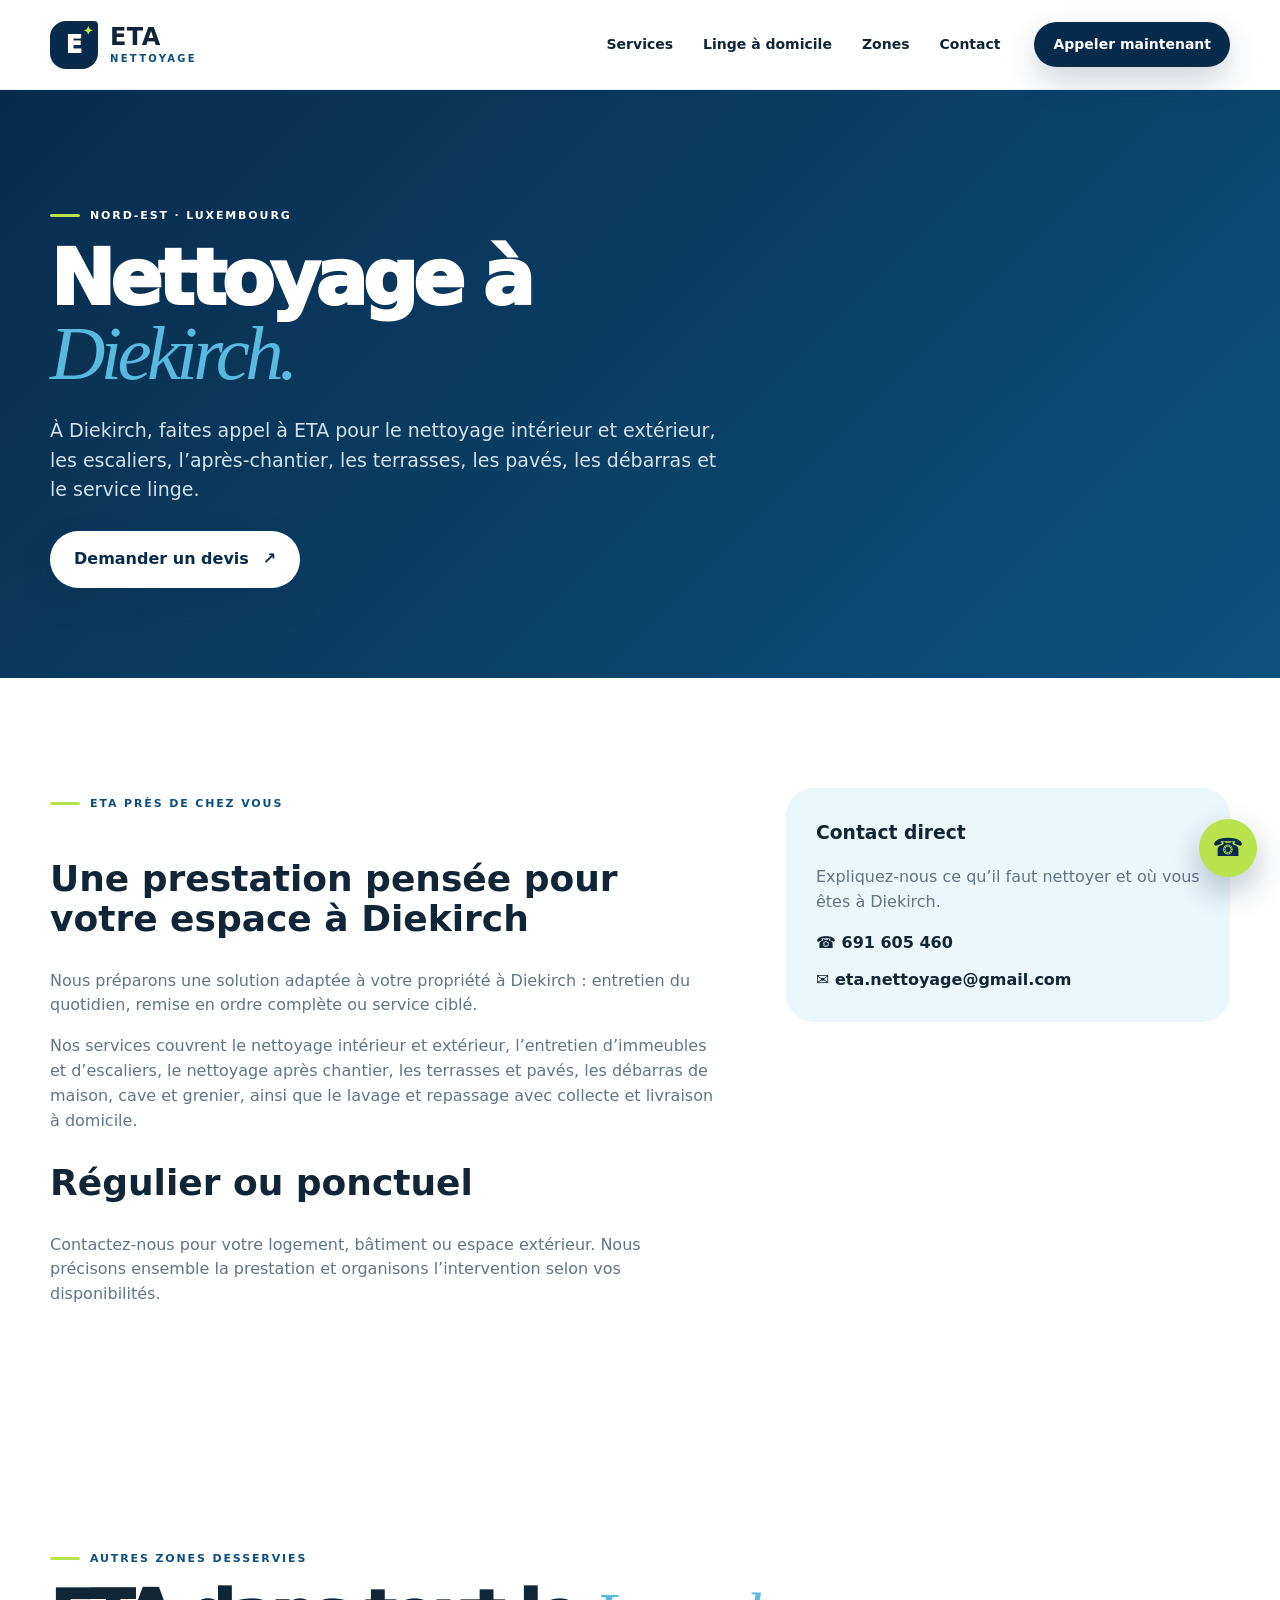
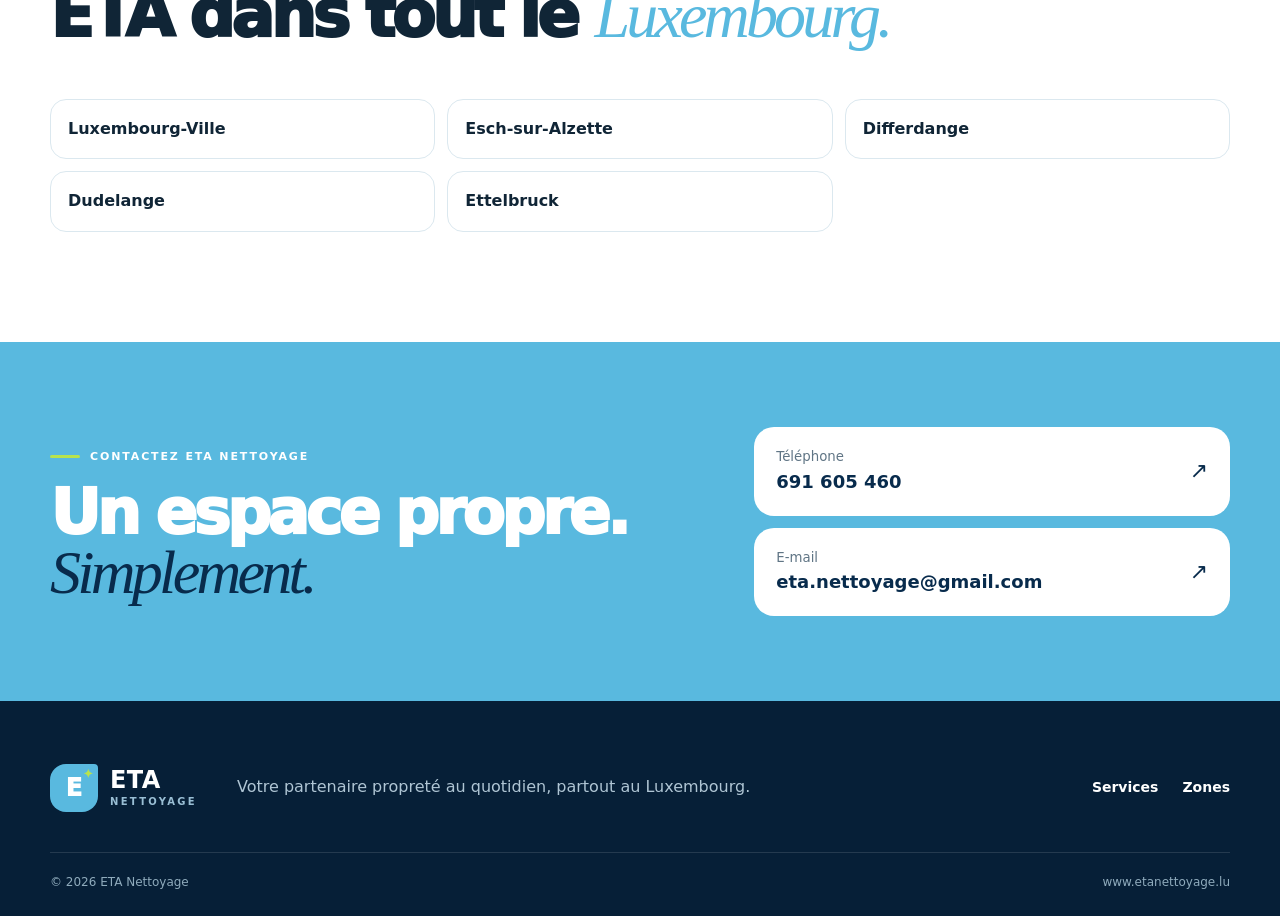
==== villes/diekirch.html @ 5609c193 "Upload complete ETA Nettoyage website" ====
<!doctype html>
<html lang="fr"><head><meta charset="utf-8"><meta name="viewport" content="width=device-width,initial-scale=1">
<title>Service de nettoyage à Diekirch | ETA Nettoyage</title><meta name="description" content="À Diekirch, faites appel à ETA pour le nettoyage intérieur et extérieur, les escaliers, l’après-chantier, les terrasses, les pavés, les débarras et le service linge."><meta name="robots" content="index,follow,max-image-preview:large"><meta name="theme-color" content="#082b4c">
<link rel="canonical" href="https://www.etanettoyage.lu/villes/diekirch.html"><link rel="icon" href="../assets/favicon.svg" type="image/svg+xml"><link rel="stylesheet" href="../styles.css">
<script type="application/ld+json">{"@context":"https://schema.org","@type":"CleaningService","name":"ETA Nettoyage","url":"https://www.etanettoyage.lu/villes/diekirch.html","telephone":"+352691605460","email":"eta.nettoyage@gmail.com","areaServed":"Diekirch","description":"À Diekirch, faites appel à ETA pour le nettoyage intérieur et extérieur, les escaliers, l’après-chantier, les terrasses, les pavés, les débarras et le service linge."}</script></head>
<body><header class="site-header"><a class="brand" href="../index.html" aria-label="ETA Nettoyage, accueil"><span class="brand-mark">E<span>✦</span></span><span><b>ETA</b><small>NETTOYAGE</small></span></a><button class="menu-toggle" aria-expanded="false" aria-controls="main-nav" aria-label="Ouvrir le menu"><span></span><span></span></button><nav id="main-nav" class="main-nav"><a href="../index.html#services">Services</a><a href="../index.html#linge">Linge à domicile</a><a href="../index.html#zones">Zones</a><a href="../index.html#contact">Contact</a></nav><a class="button button-small header-call" href="tel:+352691605460">Appeler maintenant</a></header>
<main><section class="city-hero"><div class="wrap"><span class="eyebrow light">Nord-Est · Luxembourg</span><h1>Nettoyage à<br><em>Diekirch.</em></h1><p>À Diekirch, faites appel à ETA pour le nettoyage intérieur et extérieur, les escaliers, l’après-chantier, les terrasses, les pavés, les débarras et le service linge.</p><a class="button button-white" href="tel:+352691605460">Demander un devis <span>↗</span></a></div></section>
<section class="section wrap city-content"><article><span class="eyebrow">ETA près de chez vous</span><h2>Une prestation pensée pour votre espace à Diekirch</h2><p>Nous préparons une solution adaptée à votre propriété à Diekirch : entretien du quotidien, remise en ordre complète ou service ciblé.</p><p>Nos services couvrent le nettoyage intérieur et extérieur, l’entretien d’immeubles et d’escaliers, le nettoyage après chantier, les terrasses et pavés, les débarras de maison, cave et grenier, ainsi que le lavage et repassage avec collecte et livraison à domicile.</p><h2>Régulier ou ponctuel</h2><p>Contactez-nous pour votre logement, bâtiment ou espace extérieur. Nous précisons ensemble la prestation et organisons l’intervention selon vos disponibilités.</p></article><aside><h3>Contact direct</h3><p>Expliquez-nous ce qu’il faut nettoyer et où vous êtes à Diekirch.</p><a href="tel:+352691605460">☎ 691 605 460</a><a href="mailto:eta.nettoyage@gmail.com">✉ eta.nettoyage@gmail.com</a></aside></section>
<section class="section wrap"><div class="section-heading"><span class="eyebrow">Autres zones desservies</span><h2>ETA dans tout le <em>Luxembourg.</em></h2></div><div class="city-links"><a href="luxembourg-ville.html">Luxembourg-Ville</a><a href="esch-sur-alzette.html">Esch-sur-Alzette</a><a href="differdange.html">Differdange</a><a href="dudelange.html">Dudelange</a><a href="ettelbruck.html">Ettelbruck</a></div></section>
<section class="contact"><div class="wrap contact-inner"><div><span class="eyebrow light">Contactez ETA Nettoyage</span><h2>Un espace propre.<br><em>Simplement.</em></h2></div><div class="contact-actions"><a href="tel:+352691605460"><small>Téléphone</small><b>691 605 460</b><span>↗</span></a><a href="mailto:eta.nettoyage@gmail.com"><small>E-mail</small><b>eta.nettoyage@gmail.com</b><span>↗</span></a></div></div></section></main>
<footer class="footer"><div class="wrap footer-main"><a class="brand brand-footer" href="../index.html"><span class="brand-mark">E<span>✦</span></span><span><b>ETA</b><small>NETTOYAGE</small></span></a><p>Votre partenaire propreté au quotidien, partout au Luxembourg.</p><div><a href="../index.html#services">Services</a><a href="../index.html#zones">Zones</a></div></div><div class="wrap footer-bottom"><span>© 2026 ETA Nettoyage</span><a href="https://www.etanettoyage.lu/">www.etanettoyage.lu</a></div></footer><a class="floating-call" href="tel:+352691605460" aria-label="Appeler ETA Nettoyage">☎</a><script src="../script.js"></script></body></html>
---- styles.css ----
:root{--navy:#082b4c;--blue:#0b4e7f;--sky:#59b9df;--ice:#eaf7fb;--mint:#b8e34d;--ink:#102536;--muted:#607585;--line:#dbe8ef;--white:#fff;--shadow:0 30px 80px rgba(8,43,76,.14);--radius:30px}
*{box-sizing:border-box}html{scroll-behavior:smooth}body{margin:0;font-family:Inter,Avenir,ui-sans-serif,system-ui,-apple-system,"Segoe UI",sans-serif;color:var(--ink);background:#fff;line-height:1.55}img{display:block;max-width:100%}a{color:inherit;text-decoration:none}.wrap{width:min(1180px,calc(100% - 40px));margin-inline:auto}.site-header{height:90px;display:flex;align-items:center;gap:34px;padding:0 max(20px,calc((100vw - 1180px)/2));background:rgba(255,255,255,.94);backdrop-filter:blur(16px);position:sticky;top:0;z-index:30;border-bottom:1px solid rgba(8,43,76,.07)}.brand{display:flex;align-items:center;gap:12px;line-height:1}.brand-mark{width:48px;height:48px;border-radius:16px 4px 16px 16px;background:var(--navy);color:white;display:grid;place-items:center;font-size:24px;font-weight:950;position:relative}.brand-mark span{font-size:12px;color:var(--mint);position:absolute;right:5px;top:4px}.brand>span:last-child{display:flex;flex-direction:column}.brand b{font-size:24px;letter-spacing:.02em}.brand small{font-size:10px;letter-spacing:.23em;font-weight:900;color:var(--blue);margin-top:5px}.main-nav{display:flex;gap:30px;margin-left:auto;font-size:14px;font-weight:750}.main-nav a{position:relative}.main-nav a:after{content:"";position:absolute;left:0;right:100%;bottom:-7px;height:2px;background:var(--sky);transition:.25s}.main-nav a:hover:after{right:0}.button{display:inline-flex;align-items:center;justify-content:center;gap:14px;border-radius:999px;background:var(--navy);color:#fff;padding:16px 24px;font-weight:850;box-shadow:0 14px 32px rgba(8,43,76,.2);transition:.25s}.button:hover{transform:translateY(-2px);background:var(--blue)}.button-small{padding:12px 19px;font-size:14px}.button-white{background:#fff;color:var(--navy)}.text-link{font-weight:800;text-decoration:underline;text-decoration-color:var(--sky);text-decoration-thickness:2px;text-underline-offset:6px}.menu-toggle{display:none;border:0;background:none;padding:9px}.menu-toggle span{display:block;width:25px;height:2px;background:var(--navy);margin:6px}.hero{min-height:700px;display:grid;grid-template-columns:minmax(420px,.8fr) minmax(520px,1.2fr);align-items:center;gap:50px;padding:70px max(20px,calc((100vw - 1180px)/2)) 100px;overflow:hidden;background:linear-gradient(135deg,#f7fbfd 0%,#fff 48%,#eaf7fb 100%)}.hero-copy{position:relative;z-index:2}.eyebrow{display:inline-flex;align-items:center;gap:10px;text-transform:uppercase;letter-spacing:.17em;font-size:11px;font-weight:900;color:var(--blue);margin-bottom:18px}.eyebrow:before{content:"";width:30px;height:3px;background:var(--mint);border-radius:4px}.eyebrow.light{color:#fff}.hero h1,.section-heading h2,.laundry h2,.method h2,.promise h2,.contact h2,.city-hero h1{font-size:clamp(48px,6vw,80px);letter-spacing:-.06em;line-height:.96;margin:0;font-weight:920}.hero h1 em,.section-heading h2 em,.method h2 em,.contact h2 em,.city-hero h1 em{font-family:Georgia,serif;font-weight:400;color:var(--sky)}.hero p{font-size:19px;color:var(--muted);max-width:590px;margin:28px 0}.hero-actions{display:flex;align-items:center;gap:25px}.hero-proof{margin-top:38px;padding-left:18px;border-left:3px solid var(--mint);display:flex;flex-direction:column}.hero-proof span{font-size:14px;color:var(--muted)}.hero-visual{position:relative;min-height:580px}.image-frame{position:absolute;inset:0 -14vw 0 0;border-radius:180px 0 0 28px;overflow:hidden;box-shadow:var(--shadow)}.image-frame img{width:100%;height:100%;object-fit:cover;object-position:center}.orbit{position:absolute;border:1px solid rgba(89,185,223,.55);border-radius:50%;pointer-events:none}.orbit-one{width:150px;height:150px;left:-70px;top:55px}.orbit-two{width:70px;height:70px;left:-22px;top:94px;background:rgba(184,227,77,.16);border-color:var(--mint)}.availability{position:absolute;left:-38px;bottom:42px;background:#fff;padding:18px 24px;border-radius:22px;box-shadow:var(--shadow);display:grid;grid-template-columns:12px auto;column-gap:10px}.availability>span{width:10px;height:10px;background:var(--mint);border-radius:50%;margin-top:5px;box-shadow:0 0 0 6px rgba(184,227,77,.16)}.availability b,.availability small{grid-column:2}.availability small{color:var(--muted)}.trust-strip{width:min(1080px,calc(100% - 40px));margin:-45px auto 0;position:relative;z-index:4;background:#fff;box-shadow:var(--shadow);border-radius:24px;display:grid;grid-template-columns:repeat(4,1fr);overflow:hidden}.trust-strip div{display:grid;grid-template-columns:auto 1fr;gap:12px;padding:25px 24px;border-right:1px solid var(--line);align-items:center}.trust-strip div:last-child{border:0}.trust-strip span{font-size:11px;color:var(--sky);font-weight:900}.trust-strip b{font-size:14px}.section{padding:110px 0}.section-heading{margin-bottom:52px}.split{display:grid;grid-template-columns:1.2fr .8fr;gap:80px;align-items:end}.section-heading h2,.method h2,.promise h2{font-size:clamp(42px,5vw,66px)}.split>p{font-size:18px;color:var(--muted);max-width:510px}.service-grid{display:grid;grid-template-columns:repeat(3,1fr);gap:18px}.service-card{border:1px solid var(--line);border-radius:var(--radius);padding:30px;min-height:285px;position:relative;transition:.25s;background:#fff}.service-card:hover{transform:translateY(-5px);box-shadow:var(--shadow);border-color:transparent}.service-no{font-size:11px;color:var(--sky);font-weight:900}.service-icon{float:right;width:48px;height:48px;border-radius:50%;display:grid;place-items:center;background:var(--ice);font-size:22px;color:var(--blue)}.service-card h3{font-size:22px;line-height:1.15;margin:58px 0 12px}.service-card p{font-size:15px;color:var(--muted);margin:0}.service-card a{display:inline-block;margin-top:18px;font-weight:850}.service-card.featured{background:var(--sky);color:var(--navy);border-color:var(--sky)}.service-card.featured p{color:#173d55}.service-card.featured .service-icon{background:#fff}.service-card.dark{background:var(--navy);color:#fff;border-color:var(--navy)}.service-card.dark p{color:#c8dbe8}.laundry{display:grid;grid-template-columns:1.05fr .95fr;min-height:680px;background:var(--navy);color:#fff}.laundry-image img{width:100%;height:100%;object-fit:cover}.laundry-copy{padding:80px max(40px,calc((100vw - 1180px)/2));padding-left:70px;display:flex;flex-direction:column;align-items:flex-start;justify-content:center}.laundry h2{font-size:clamp(42px,5vw,64px);max-width:620px}.laundry h2 em{font-family:Georgia,serif;font-weight:400;color:var(--mint)}.laundry-copy>p{font-size:18px;color:#d6e5ee;max-width:580px}.laundry ul{list-style:none;padding:0;margin:14px 0 30px;display:grid;gap:13px}.laundry li span{display:inline-grid;place-items:center;width:23px;height:23px;border-radius:50%;background:var(--mint);color:var(--navy);font-weight:950;margin-right:10px}.method{display:grid;grid-template-columns:.85fr 1.15fr;gap:100px}.steps article{display:grid;grid-template-columns:58px 1fr;gap:20px;padding:28px 0;border-bottom:1px solid var(--line)}.steps article:first-child{padding-top:0}.steps>b,.steps article>b{font-size:12px;color:var(--sky)}.steps h3{margin:0 0 7px;font-size:21px}.steps p{margin:0;color:var(--muted)}.areas{background:var(--navy);color:#fff}.areas .split>p{color:#bfd2df}.area-grid{display:grid;grid-template-columns:repeat(3,1fr);gap:16px}.area-grid a{min-height:190px;padding:28px;border-radius:26px;background:linear-gradient(145deg,#0b3a62,#0d527e);position:relative;overflow:hidden;display:flex;flex-direction:column;justify-content:flex-end;transition:.25s}.area-grid a:before{content:"";position:absolute;width:150px;height:150px;border:26px solid rgba(89,185,223,.22);border-radius:50%;right:-55px;top:-72px}.area-grid a:hover{transform:translateY(-4px);background:linear-gradient(145deg,var(--blue),var(--sky))}.area-grid span{font-size:11px;text-transform:uppercase;letter-spacing:.15em;opacity:.7}.area-grid b{font-size:22px}.area-grid i{font-style:normal;position:absolute;right:25px;bottom:27px;font-size:22px}.promise-card{border-radius:42px;background:var(--ice);padding:70px;position:relative;overflow:hidden}.promise-card:after{content:"ETA";position:absolute;right:-20px;bottom:-80px;font-size:230px;font-weight:950;color:rgba(89,185,223,.1);line-height:1}.promise-card>p{font-size:18px;color:var(--muted);max-width:720px;position:relative;z-index:1}.promise-points{display:flex;gap:55px;margin-top:38px;position:relative;z-index:1}.promise-points span{display:flex;flex-direction:column}.promise-points b{font-size:18px}.promise-points small{color:var(--muted)}.centered{text-align:center}.centered .eyebrow{justify-content:center}.faq-list{max-width:900px;margin:auto}.faq details{border-bottom:1px solid var(--line)}.faq summary{list-style:none;cursor:pointer;padding:24px 0;display:flex;justify-content:space-between;font-size:19px;font-weight:800}.faq summary::-webkit-details-marker{display:none}.faq summary span{font-size:25px;color:var(--sky)}.faq details p{margin:-5px 0 24px;color:var(--muted);max-width:760px}.contact{background:var(--sky);color:#fff;padding:85px 0;position:relative;overflow:hidden}.contact-glow{position:absolute;width:500px;height:500px;border:80px solid rgba(255,255,255,.12);border-radius:50%;left:-220px;top:-230px}.contact-inner{position:relative;display:grid;grid-template-columns:1fr .75fr;gap:70px;align-items:center}.contact h2{font-size:clamp(40px,5vw,62px)}.contact h2 em{color:var(--navy)}.contact-actions{display:grid;gap:12px}.contact-actions a{background:#fff;color:var(--navy);padding:20px 22px;border-radius:20px;display:grid;grid-template-columns:1fr auto}.contact-actions small{display:block;color:var(--muted);grid-column:1}.contact-actions b{font-size:18px;grid-column:1;overflow-wrap:anywhere}.contact-actions span{grid-row:1/3;grid-column:2;align-self:center;font-size:22px}.footer{background:#061f37;color:#fff;padding:58px 0 24px}.footer-main{display:grid;grid-template-columns:auto 1fr auto;gap:40px;align-items:center}.brand-footer .brand-mark{background:var(--sky)}.brand-footer small{color:#99bed4}.footer-main p{color:#afc5d4}.footer-main>div{display:flex;gap:24px;font-weight:700;font-size:14px}.footer-bottom{border-top:1px solid rgba(255,255,255,.12);margin-top:36px;padding-top:20px;display:flex;justify-content:space-between;font-size:12px;color:#8fabbc}.floating-call{position:fixed;right:23px;bottom:23px;width:58px;height:58px;border-radius:50%;background:var(--mint);color:var(--navy);display:grid;place-items:center;font-size:25px;box-shadow:0 14px 32px rgba(8,43,76,.28);z-index:40}.city-hero{background:linear-gradient(135deg,var(--navy),#0d527e);color:#fff;padding:110px 0 90px}.city-hero p{font-size:19px;color:#d2e3ed;max-width:680px;margin:26px 0}.city-content{display:grid;grid-template-columns:1.2fr .8fr;gap:70px}.city-content h2{font-size:36px;line-height:1.1}.city-content p,.city-content li{color:var(--muted)}.city-content aside{background:var(--ice);border-radius:28px;padding:30px;height:max-content}.city-content aside h3{margin-top:0}.city-content aside a{display:block;margin-top:12px;font-weight:800}.city-links{display:grid;grid-template-columns:repeat(3,1fr);gap:12px}.city-links a{padding:17px;border:1px solid var(--line);border-radius:16px;font-weight:750}.city-links a:hover{border-color:var(--sky);background:var(--ice)}
@media(max-width:960px){.main-nav{display:none;position:absolute;top:80px;left:20px;right:20px;background:#fff;border-radius:20px;padding:24px;box-shadow:var(--shadow);flex-direction:column}.main-nav.open{display:flex}.menu-toggle{display:block;margin-left:auto}.header-call{display:none}.hero{grid-template-columns:1fr;gap:35px;padding-top:60px}.hero-visual{min-height:500px}.image-frame{inset:0 -10vw 0 8vw}.trust-strip{grid-template-columns:repeat(2,1fr)}.service-grid,.area-grid{grid-template-columns:repeat(2,1fr)}.laundry{grid-template-columns:1fr}.laundry-image{height:480px}.laundry-copy{padding:70px 35px}.method,.contact-inner,.city-content{grid-template-columns:1fr}.footer-main{grid-template-columns:auto 1fr}.footer-main>div{display:none}}
@media(max-width:620px){.wrap{width:min(100% - 28px,1180px)}.site-header{height:76px;padding-inline:14px}.brand-mark{width:43px;height:43px}.brand b{font-size:21px}.hero{min-height:auto;padding:56px 14px 78px}.hero h1{font-size:52px}.hero p{font-size:17px}.hero-actions{align-items:flex-start;flex-direction:column}.hero-visual{min-height:400px}.image-frame{inset:0 -35vw 0 0;border-radius:100px 0 0 22px}.availability{left:10px;bottom:18px}.orbit{display:none}.trust-strip{grid-template-columns:1fr;margin-top:-34px}.trust-strip div{padding:18px 20px;border-right:0;border-bottom:1px solid var(--line)}.section{padding:78px 0}.split{grid-template-columns:1fr;gap:18px}.section-heading{margin-bottom:36px}.service-grid,.area-grid,.city-links{grid-template-columns:1fr}.laundry-image{height:340px}.laundry-copy{padding:60px 20px}.method{gap:45px}.promise-card{padding:42px 25px;border-radius:28px}.promise-points{flex-direction:column;gap:18px}.contact{padding:68px 0}.contact-inner{gap:40px}.contact-actions b{font-size:16px}.footer-main{grid-template-columns:1fr}.footer-main p{margin:0}.footer-bottom{flex-direction:column;gap:8px}.city-hero{padding:75px 0}.city-hero h1{font-size:49px}}
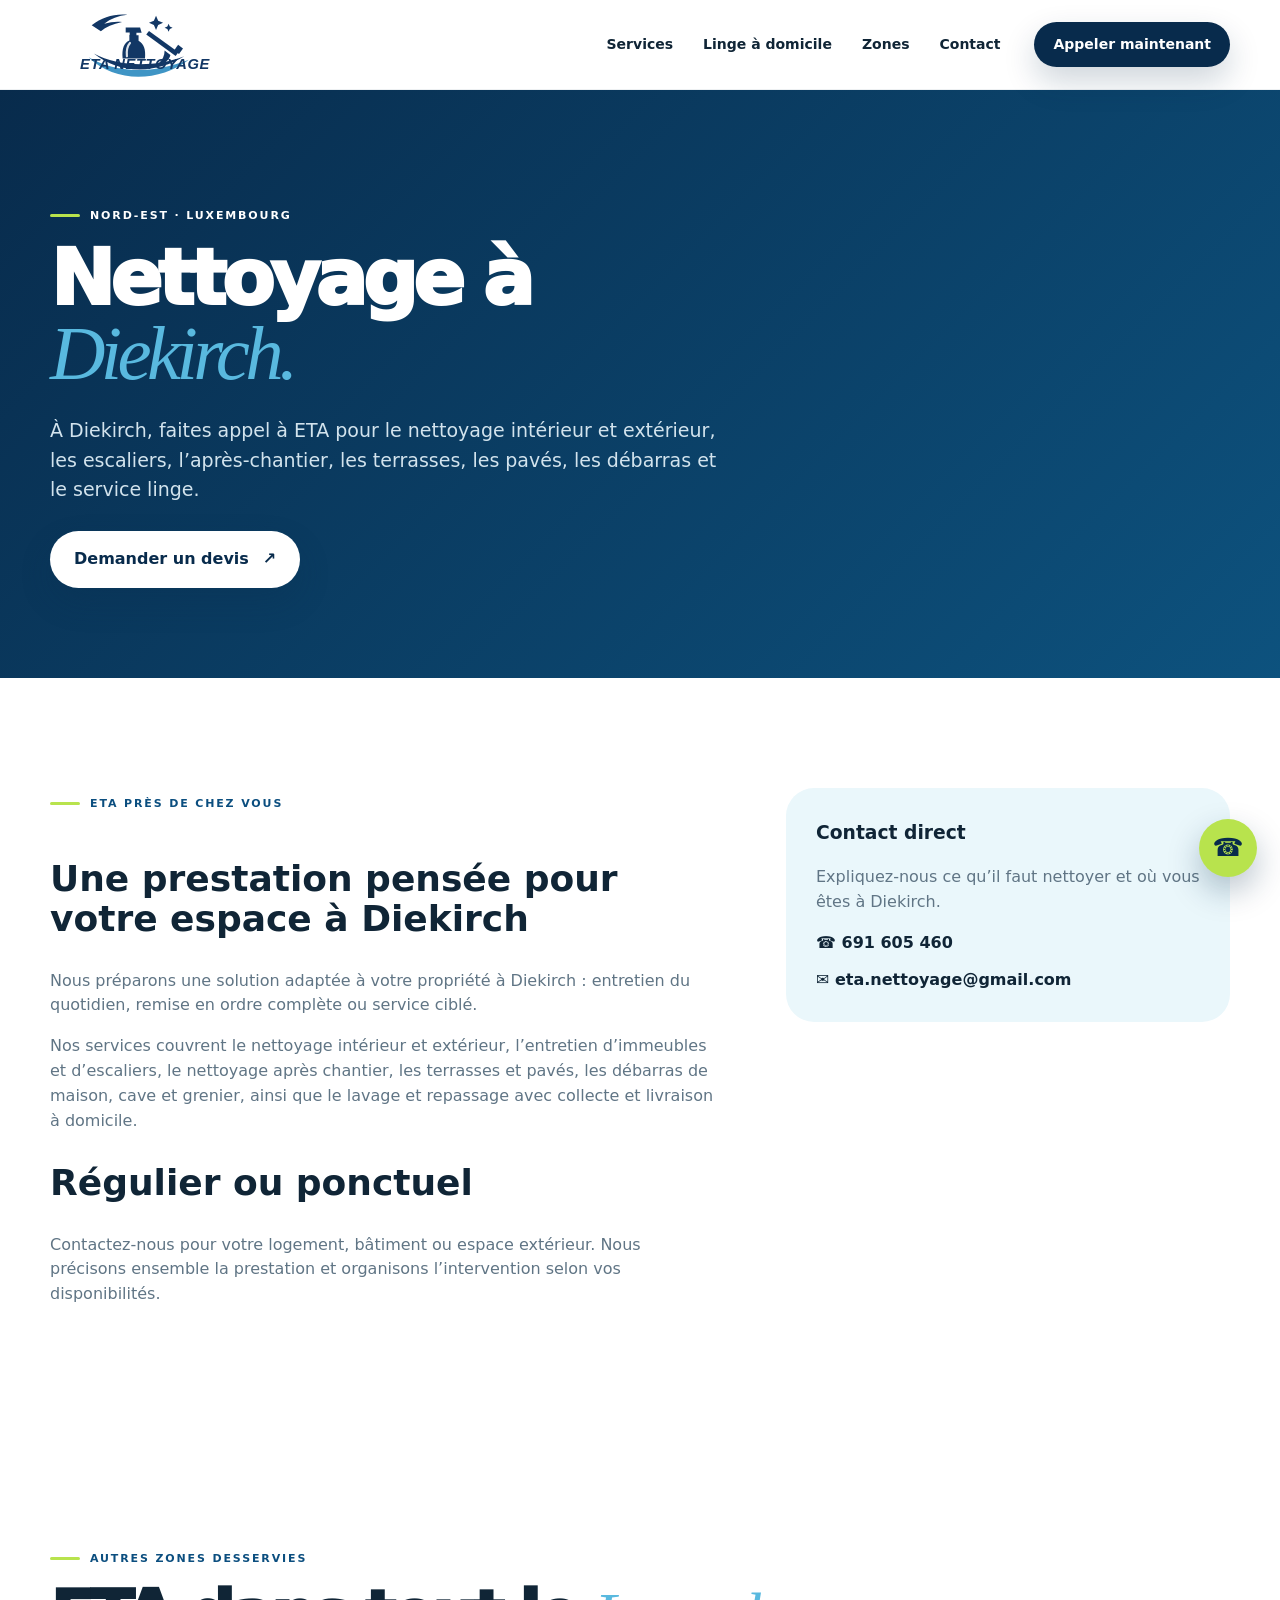
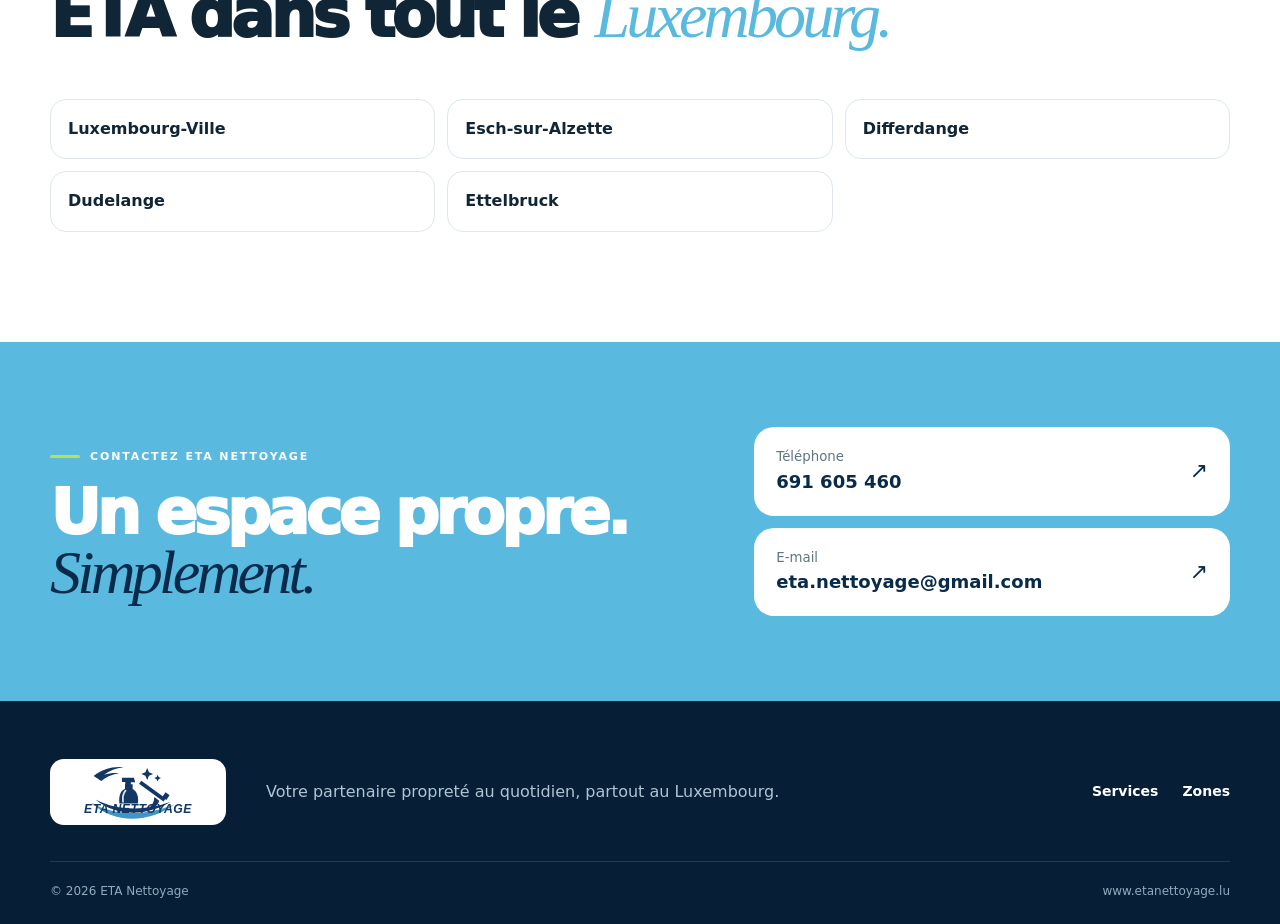
==== commit daa66757: "Apply authentic ETA logo throughout site" ====
--- a/villes/diekirch.html
+++ b/villes/diekirch.html
@@ -3,10 +3,10 @@
 <title>Service de nettoyage à Diekirch | ETA Nettoyage</title><meta name="description" content="À Diekirch, faites appel à ETA pour le nettoyage intérieur et extérieur, les escaliers, l’après-chantier, les terrasses, les pavés, les débarras et le service linge."><meta name="robots" content="index,follow,max-image-preview:large"><meta name="theme-color" content="#082b4c">
 <link rel="canonical" href="https://www.etanettoyage.lu/villes/diekirch.html"><link rel="icon" href="../assets/favicon.svg" type="image/svg+xml"><link rel="stylesheet" href="../styles.css">
 <script type="application/ld+json">{"@context":"https://schema.org","@type":"CleaningService","name":"ETA Nettoyage","url":"https://www.etanettoyage.lu/villes/diekirch.html","telephone":"+352691605460","email":"eta.nettoyage@gmail.com","areaServed":"Diekirch","description":"À Diekirch, faites appel à ETA pour le nettoyage intérieur et extérieur, les escaliers, l’après-chantier, les terrasses, les pavés, les débarras et le service linge."}</script></head>
-<body><header class="site-header"><a class="brand" href="../index.html" aria-label="ETA Nettoyage, accueil"><span class="brand-mark">E<span>✦</span></span><span><b>ETA</b><small>NETTOYAGE</small></span></a><button class="menu-toggle" aria-expanded="false" aria-controls="main-nav" aria-label="Ouvrir le menu"><span></span><span></span></button><nav id="main-nav" class="main-nav"><a href="../index.html#services">Services</a><a href="../index.html#linge">Linge à domicile</a><a href="../index.html#zones">Zones</a><a href="../index.html#contact">Contact</a></nav><a class="button button-small header-call" href="tel:+352691605460">Appeler maintenant</a></header>
+<body><header class="site-header"><a class="brand" href="../index.html" aria-label="ETA Nettoyage, accueil"><img class="brand-logo" src="../assets/logo.svg" alt="ETA Nettoyage" width="236" height="80"></a><button class="menu-toggle" aria-expanded="false" aria-controls="main-nav" aria-label="Ouvrir le menu"><span></span><span></span></button><nav id="main-nav" class="main-nav"><a href="../index.html#services">Services</a><a href="../index.html#linge">Linge à domicile</a><a href="../index.html#zones">Zones</a><a href="../index.html#contact">Contact</a></nav><a class="button button-small header-call" href="tel:+352691605460">Appeler maintenant</a></header>
 <main><section class="city-hero"><div class="wrap"><span class="eyebrow light">Nord-Est · Luxembourg</span><h1>Nettoyage à<br><em>Diekirch.</em></h1><p>À Diekirch, faites appel à ETA pour le nettoyage intérieur et extérieur, les escaliers, l’après-chantier, les terrasses, les pavés, les débarras et le service linge.</p><a class="button button-white" href="tel:+352691605460">Demander un devis <span>↗</span></a></div></section>
 <section class="section wrap city-content"><article><span class="eyebrow">ETA près de chez vous</span><h2>Une prestation pensée pour votre espace à Diekirch</h2><p>Nous préparons une solution adaptée à votre propriété à Diekirch : entretien du quotidien, remise en ordre complète ou service ciblé.</p><p>Nos services couvrent le nettoyage intérieur et extérieur, l’entretien d’immeubles et d’escaliers, le nettoyage après chantier, les terrasses et pavés, les débarras de maison, cave et grenier, ainsi que le lavage et repassage avec collecte et livraison à domicile.</p><h2>Régulier ou ponctuel</h2><p>Contactez-nous pour votre logement, bâtiment ou espace extérieur. Nous précisons ensemble la prestation et organisons l’intervention selon vos disponibilités.</p></article><aside><h3>Contact direct</h3><p>Expliquez-nous ce qu’il faut nettoyer et où vous êtes à Diekirch.</p><a href="tel:+352691605460">☎ 691 605 460</a><a href="mailto:eta.nettoyage@gmail.com">✉ eta.nettoyage@gmail.com</a></aside></section>
 <section class="section wrap"><div class="section-heading"><span class="eyebrow">Autres zones desservies</span><h2>ETA dans tout le <em>Luxembourg.</em></h2></div><div class="city-links"><a href="luxembourg-ville.html">Luxembourg-Ville</a><a href="esch-sur-alzette.html">Esch-sur-Alzette</a><a href="differdange.html">Differdange</a><a href="dudelange.html">Dudelange</a><a href="ettelbruck.html">Ettelbruck</a></div></section>
 <section class="contact"><div class="wrap contact-inner"><div><span class="eyebrow light">Contactez ETA Nettoyage</span><h2>Un espace propre.<br><em>Simplement.</em></h2></div><div class="contact-actions"><a href="tel:+352691605460"><small>Téléphone</small><b>691 605 460</b><span>↗</span></a><a href="mailto:eta.nettoyage@gmail.com"><small>E-mail</small><b>eta.nettoyage@gmail.com</b><span>↗</span></a></div></div></section></main>
-<footer class="footer"><div class="wrap footer-main"><a class="brand brand-footer" href="../index.html"><span class="brand-mark">E<span>✦</span></span><span><b>ETA</b><small>NETTOYAGE</small></span></a><p>Votre partenaire propreté au quotidien, partout au Luxembourg.</p><div><a href="../index.html#services">Services</a><a href="../index.html#zones">Zones</a></div></div><div class="wrap footer-bottom"><span>© 2026 ETA Nettoyage</span><a href="https://www.etanettoyage.lu/">www.etanettoyage.lu</a></div></footer><a class="floating-call" href="tel:+352691605460" aria-label="Appeler ETA Nettoyage">☎</a><script src="../script.js"></script></body></html>
+<footer class="footer"><div class="wrap footer-main"><a class="brand brand-footer" href="../index.html"><img class="brand-logo" src="../assets/logo.svg" alt="ETA Nettoyage" width="236" height="80"></a><p>Votre partenaire propreté au quotidien, partout au Luxembourg.</p><div><a href="../index.html#services">Services</a><a href="../index.html#zones">Zones</a></div></div><div class="wrap footer-bottom"><span>© 2026 ETA Nettoyage</span><a href="https://www.etanettoyage.lu/">www.etanettoyage.lu</a></div></footer><a class="floating-call" href="tel:+352691605460" aria-label="Appeler ETA Nettoyage">☎</a><script src="../script.js"></script></body></html>
 
--- a/styles.css
+++ b/styles.css
@@ -2,3 +2,18 @@
 *{box-sizing:border-box}html{scroll-behavior:smooth}body{margin:0;font-family:Inter,Avenir,ui-sans-serif,system-ui,-apple-system,"Segoe UI",sans-serif;color:var(--ink);background:#fff;line-height:1.55}img{display:block;max-width:100%}a{color:inherit;text-decoration:none}.wrap{width:min(1180px,calc(100% - 40px));margin-inline:auto}.site-header{height:90px;display:flex;align-items:center;gap:34px;padding:0 max(20px,calc((100vw - 1180px)/2));background:rgba(255,255,255,.94);backdrop-filter:blur(16px);position:sticky;top:0;z-index:30;border-bottom:1px solid rgba(8,43,76,.07)}.brand{display:flex;align-items:center;gap:12px;line-height:1}.brand-mark{width:48px;height:48px;border-radius:16px 4px 16px 16px;background:var(--navy);color:white;display:grid;place-items:center;font-size:24px;font-weight:950;position:relative}.brand-mark span{font-size:12px;color:var(--mint);position:absolute;right:5px;top:4px}.brand>span:last-child{display:flex;flex-direction:column}.brand b{font-size:24px;letter-spacing:.02em}.brand small{font-size:10px;letter-spacing:.23em;font-weight:900;color:var(--blue);margin-top:5px}.main-nav{display:flex;gap:30px;margin-left:auto;font-size:14px;font-weight:750}.main-nav a{position:relative}.main-nav a:after{content:"";position:absolute;left:0;right:100%;bottom:-7px;height:2px;background:var(--sky);transition:.25s}.main-nav a:hover:after{right:0}.button{display:inline-flex;align-items:center;justify-content:center;gap:14px;border-radius:999px;background:var(--navy);color:#fff;padding:16px 24px;font-weight:850;box-shadow:0 14px 32px rgba(8,43,76,.2);transition:.25s}.button:hover{transform:translateY(-2px);background:var(--blue)}.button-small{padding:12px 19px;font-size:14px}.button-white{background:#fff;color:var(--navy)}.text-link{font-weight:800;text-decoration:underline;text-decoration-color:var(--sky);text-decoration-thickness:2px;text-underline-offset:6px}.menu-toggle{display:none;border:0;background:none;padding:9px}.menu-toggle span{display:block;width:25px;height:2px;background:var(--navy);margin:6px}.hero{min-height:700px;display:grid;grid-template-columns:minmax(420px,.8fr) minmax(520px,1.2fr);align-items:center;gap:50px;padding:70px max(20px,calc((100vw - 1180px)/2)) 100px;overflow:hidden;background:linear-gradient(135deg,#f7fbfd 0%,#fff 48%,#eaf7fb 100%)}.hero-copy{position:relative;z-index:2}.eyebrow{display:inline-flex;align-items:center;gap:10px;text-transform:uppercase;letter-spacing:.17em;font-size:11px;font-weight:900;color:var(--blue);margin-bottom:18px}.eyebrow:before{content:"";width:30px;height:3px;background:var(--mint);border-radius:4px}.eyebrow.light{color:#fff}.hero h1,.section-heading h2,.laundry h2,.method h2,.promise h2,.contact h2,.city-hero h1{font-size:clamp(48px,6vw,80px);letter-spacing:-.06em;line-height:.96;margin:0;font-weight:920}.hero h1 em,.section-heading h2 em,.method h2 em,.contact h2 em,.city-hero h1 em{font-family:Georgia,serif;font-weight:400;color:var(--sky)}.hero p{font-size:19px;color:var(--muted);max-width:590px;margin:28px 0}.hero-actions{display:flex;align-items:center;gap:25px}.hero-proof{margin-top:38px;padding-left:18px;border-left:3px solid var(--mint);display:flex;flex-direction:column}.hero-proof span{font-size:14px;color:var(--muted)}.hero-visual{position:relative;min-height:580px}.image-frame{position:absolute;inset:0 -14vw 0 0;border-radius:180px 0 0 28px;overflow:hidden;box-shadow:var(--shadow)}.image-frame img{width:100%;height:100%;object-fit:cover;object-position:center}.orbit{position:absolute;border:1px solid rgba(89,185,223,.55);border-radius:50%;pointer-events:none}.orbit-one{width:150px;height:150px;left:-70px;top:55px}.orbit-two{width:70px;height:70px;left:-22px;top:94px;background:rgba(184,227,77,.16);border-color:var(--mint)}.availability{position:absolute;left:-38px;bottom:42px;background:#fff;padding:18px 24px;border-radius:22px;box-shadow:var(--shadow);display:grid;grid-template-columns:12px auto;column-gap:10px}.availability>span{width:10px;height:10px;background:var(--mint);border-radius:50%;margin-top:5px;box-shadow:0 0 0 6px rgba(184,227,77,.16)}.availability b,.availability small{grid-column:2}.availability small{color:var(--muted)}.trust-strip{width:min(1080px,calc(100% - 40px));margin:-45px auto 0;position:relative;z-index:4;background:#fff;box-shadow:var(--shadow);border-radius:24px;display:grid;grid-template-columns:repeat(4,1fr);overflow:hidden}.trust-strip div{display:grid;grid-template-columns:auto 1fr;gap:12px;padding:25px 24px;border-right:1px solid var(--line);align-items:center}.trust-strip div:last-child{border:0}.trust-strip span{font-size:11px;color:var(--sky);font-weight:900}.trust-strip b{font-size:14px}.section{padding:110px 0}.section-heading{margin-bottom:52px}.split{display:grid;grid-template-columns:1.2fr .8fr;gap:80px;align-items:end}.section-heading h2,.method h2,.promise h2{font-size:clamp(42px,5vw,66px)}.split>p{font-size:18px;color:var(--muted);max-width:510px}.service-grid{display:grid;grid-template-columns:repeat(3,1fr);gap:18px}.service-card{border:1px solid var(--line);border-radius:var(--radius);padding:30px;min-height:285px;position:relative;transition:.25s;background:#fff}.service-card:hover{transform:translateY(-5px);box-shadow:var(--shadow);border-color:transparent}.service-no{font-size:11px;color:var(--sky);font-weight:900}.service-icon{float:right;width:48px;height:48px;border-radius:50%;display:grid;place-items:center;background:var(--ice);font-size:22px;color:var(--blue)}.service-card h3{font-size:22px;line-height:1.15;margin:58px 0 12px}.service-card p{font-size:15px;color:var(--muted);margin:0}.service-card a{display:inline-block;margin-top:18px;font-weight:850}.service-card.featured{background:var(--sky);color:var(--navy);border-color:var(--sky)}.service-card.featured p{color:#173d55}.service-card.featured .service-icon{background:#fff}.service-card.dark{background:var(--navy);color:#fff;border-color:var(--navy)}.service-card.dark p{color:#c8dbe8}.laundry{display:grid;grid-template-columns:1.05fr .95fr;min-height:680px;background:var(--navy);color:#fff}.laundry-image img{width:100%;height:100%;object-fit:cover}.laundry-copy{padding:80px max(40px,calc((100vw - 1180px)/2));padding-left:70px;display:flex;flex-direction:column;align-items:flex-start;justify-content:center}.laundry h2{font-size:clamp(42px,5vw,64px);max-width:620px}.laundry h2 em{font-family:Georgia,serif;font-weight:400;color:var(--mint)}.laundry-copy>p{font-size:18px;color:#d6e5ee;max-width:580px}.laundry ul{list-style:none;padding:0;margin:14px 0 30px;display:grid;gap:13px}.laundry li span{display:inline-grid;place-items:center;width:23px;height:23px;border-radius:50%;background:var(--mint);color:var(--navy);font-weight:950;margin-right:10px}.method{display:grid;grid-template-columns:.85fr 1.15fr;gap:100px}.steps article{display:grid;grid-template-columns:58px 1fr;gap:20px;padding:28px 0;border-bottom:1px solid var(--line)}.steps article:first-child{padding-top:0}.steps>b,.steps article>b{font-size:12px;color:var(--sky)}.steps h3{margin:0 0 7px;font-size:21px}.steps p{margin:0;color:var(--muted)}.areas{background:var(--navy);color:#fff}.areas .split>p{color:#bfd2df}.area-grid{display:grid;grid-template-columns:repeat(3,1fr);gap:16px}.area-grid a{min-height:190px;padding:28px;border-radius:26px;background:linear-gradient(145deg,#0b3a62,#0d527e);position:relative;overflow:hidden;display:flex;flex-direction:column;justify-content:flex-end;transition:.25s}.area-grid a:before{content:"";position:absolute;width:150px;height:150px;border:26px solid rgba(89,185,223,.22);border-radius:50%;right:-55px;top:-72px}.area-grid a:hover{transform:translateY(-4px);background:linear-gradient(145deg,var(--blue),var(--sky))}.area-grid span{font-size:11px;text-transform:uppercase;letter-spacing:.15em;opacity:.7}.area-grid b{font-size:22px}.area-grid i{font-style:normal;position:absolute;right:25px;bottom:27px;font-size:22px}.promise-card{border-radius:42px;background:var(--ice);padding:70px;position:relative;overflow:hidden}.promise-card:after{content:"ETA";position:absolute;right:-20px;bottom:-80px;font-size:230px;font-weight:950;color:rgba(89,185,223,.1);line-height:1}.promise-card>p{font-size:18px;color:var(--muted);max-width:720px;position:relative;z-index:1}.promise-points{display:flex;gap:55px;margin-top:38px;position:relative;z-index:1}.promise-points span{display:flex;flex-direction:column}.promise-points b{font-size:18px}.promise-points small{color:var(--muted)}.centered{text-align:center}.centered .eyebrow{justify-content:center}.faq-list{max-width:900px;margin:auto}.faq details{border-bottom:1px solid var(--line)}.faq summary{list-style:none;cursor:pointer;padding:24px 0;display:flex;justify-content:space-between;font-size:19px;font-weight:800}.faq summary::-webkit-details-marker{display:none}.faq summary span{font-size:25px;color:var(--sky)}.faq details p{margin:-5px 0 24px;color:var(--muted);max-width:760px}.contact{background:var(--sky);color:#fff;padding:85px 0;position:relative;overflow:hidden}.contact-glow{position:absolute;width:500px;height:500px;border:80px solid rgba(255,255,255,.12);border-radius:50%;left:-220px;top:-230px}.contact-inner{position:relative;display:grid;grid-template-columns:1fr .75fr;gap:70px;align-items:center}.contact h2{font-size:clamp(40px,5vw,62px)}.contact h2 em{color:var(--navy)}.contact-actions{display:grid;gap:12px}.contact-actions a{background:#fff;color:var(--navy);padding:20px 22px;border-radius:20px;display:grid;grid-template-columns:1fr auto}.contact-actions small{display:block;color:var(--muted);grid-column:1}.contact-actions b{font-size:18px;grid-column:1;overflow-wrap:anywhere}.contact-actions span{grid-row:1/3;grid-column:2;align-self:center;font-size:22px}.footer{background:#061f37;color:#fff;padding:58px 0 24px}.footer-main{display:grid;grid-template-columns:auto 1fr auto;gap:40px;align-items:center}.brand-footer .brand-mark{background:var(--sky)}.brand-footer small{color:#99bed4}.footer-main p{color:#afc5d4}.footer-main>div{display:flex;gap:24px;font-weight:700;font-size:14px}.footer-bottom{border-top:1px solid rgba(255,255,255,.12);margin-top:36px;padding-top:20px;display:flex;justify-content:space-between;font-size:12px;color:#8fabbc}.floating-call{position:fixed;right:23px;bottom:23px;width:58px;height:58px;border-radius:50%;background:var(--mint);color:var(--navy);display:grid;place-items:center;font-size:25px;box-shadow:0 14px 32px rgba(8,43,76,.28);z-index:40}.city-hero{background:linear-gradient(135deg,var(--navy),#0d527e);color:#fff;padding:110px 0 90px}.city-hero p{font-size:19px;color:#d2e3ed;max-width:680px;margin:26px 0}.city-content{display:grid;grid-template-columns:1.2fr .8fr;gap:70px}.city-content h2{font-size:36px;line-height:1.1}.city-content p,.city-content li{color:var(--muted)}.city-content aside{background:var(--ice);border-radius:28px;padding:30px;height:max-content}.city-content aside h3{margin-top:0}.city-content aside a{display:block;margin-top:12px;font-weight:800}.city-links{display:grid;grid-template-columns:repeat(3,1fr);gap:12px}.city-links a{padding:17px;border:1px solid var(--line);border-radius:16px;font-weight:750}.city-links a:hover{border-color:var(--sky);background:var(--ice)}
 @media(max-width:960px){.main-nav{display:none;position:absolute;top:80px;left:20px;right:20px;background:#fff;border-radius:20px;padding:24px;box-shadow:var(--shadow);flex-direction:column}.main-nav.open{display:flex}.menu-toggle{display:block;margin-left:auto}.header-call{display:none}.hero{grid-template-columns:1fr;gap:35px;padding-top:60px}.hero-visual{min-height:500px}.image-frame{inset:0 -10vw 0 8vw}.trust-strip{grid-template-columns:repeat(2,1fr)}.service-grid,.area-grid{grid-template-columns:repeat(2,1fr)}.laundry{grid-template-columns:1fr}.laundry-image{height:480px}.laundry-copy{padding:70px 35px}.method,.contact-inner,.city-content{grid-template-columns:1fr}.footer-main{grid-template-columns:auto 1fr}.footer-main>div{display:none}}
 @media(max-width:620px){.wrap{width:min(100% - 28px,1180px)}.site-header{height:76px;padding-inline:14px}.brand-mark{width:43px;height:43px}.brand b{font-size:21px}.hero{min-height:auto;padding:56px 14px 78px}.hero h1{font-size:52px}.hero p{font-size:17px}.hero-actions{align-items:flex-start;flex-direction:column}.hero-visual{min-height:400px}.image-frame{inset:0 -35vw 0 0;border-radius:100px 0 0 22px}.availability{left:10px;bottom:18px}.orbit{display:none}.trust-strip{grid-template-columns:1fr;margin-top:-34px}.trust-strip div{padding:18px 20px;border-right:0;border-bottom:1px solid var(--line)}.section{padding:78px 0}.split{grid-template-columns:1fr;gap:18px}.section-heading{margin-bottom:36px}.service-grid,.area-grid,.city-links{grid-template-columns:1fr}.laundry-image{height:340px}.laundry-copy{padding:60px 20px}.method{gap:45px}.promise-card{padding:42px 25px;border-radius:28px}.promise-points{flex-direction:column;gap:18px}.contact{padding:68px 0}.contact-inner{gap:40px}.contact-actions b{font-size:16px}.footer-main{grid-template-columns:1fr}.footer-main p{margin:0}.footer-bottom{flex-direction:column;gap:8px}.city-hero{padding:75px 0}.city-hero h1{font-size:49px}}
+
+/* Authentic ETA identity recreated from the supplied company artwork */
+.brand-logo{display:block;width:190px;height:auto}
+.hero-eyebrow{display:flex;align-items:center;gap:16px;margin-bottom:24px;font-size:clamp(16px,1.55vw,21px);line-height:1.22;letter-spacing:.115em;max-width:510px}
+.hero-eyebrow:before{display:none}
+.hero-eyebrow img{width:74px;height:42px;object-fit:contain;flex:0 0 auto}
+.hero h1{font-size:clamp(42px,5vw,66px)}
+.brand-footer .brand-logo{background:#fff;border-radius:14px;padding:6px 9px;width:176px}
+@media(max-width:620px){
+  .brand-logo{width:158px}
+  .hero-eyebrow{font-size:15px;letter-spacing:.09em;gap:12px}
+  .hero-eyebrow img{width:62px;height:36px}
+  .hero h1{font-size:44px}
+  .brand-footer .brand-logo{width:168px}
+}
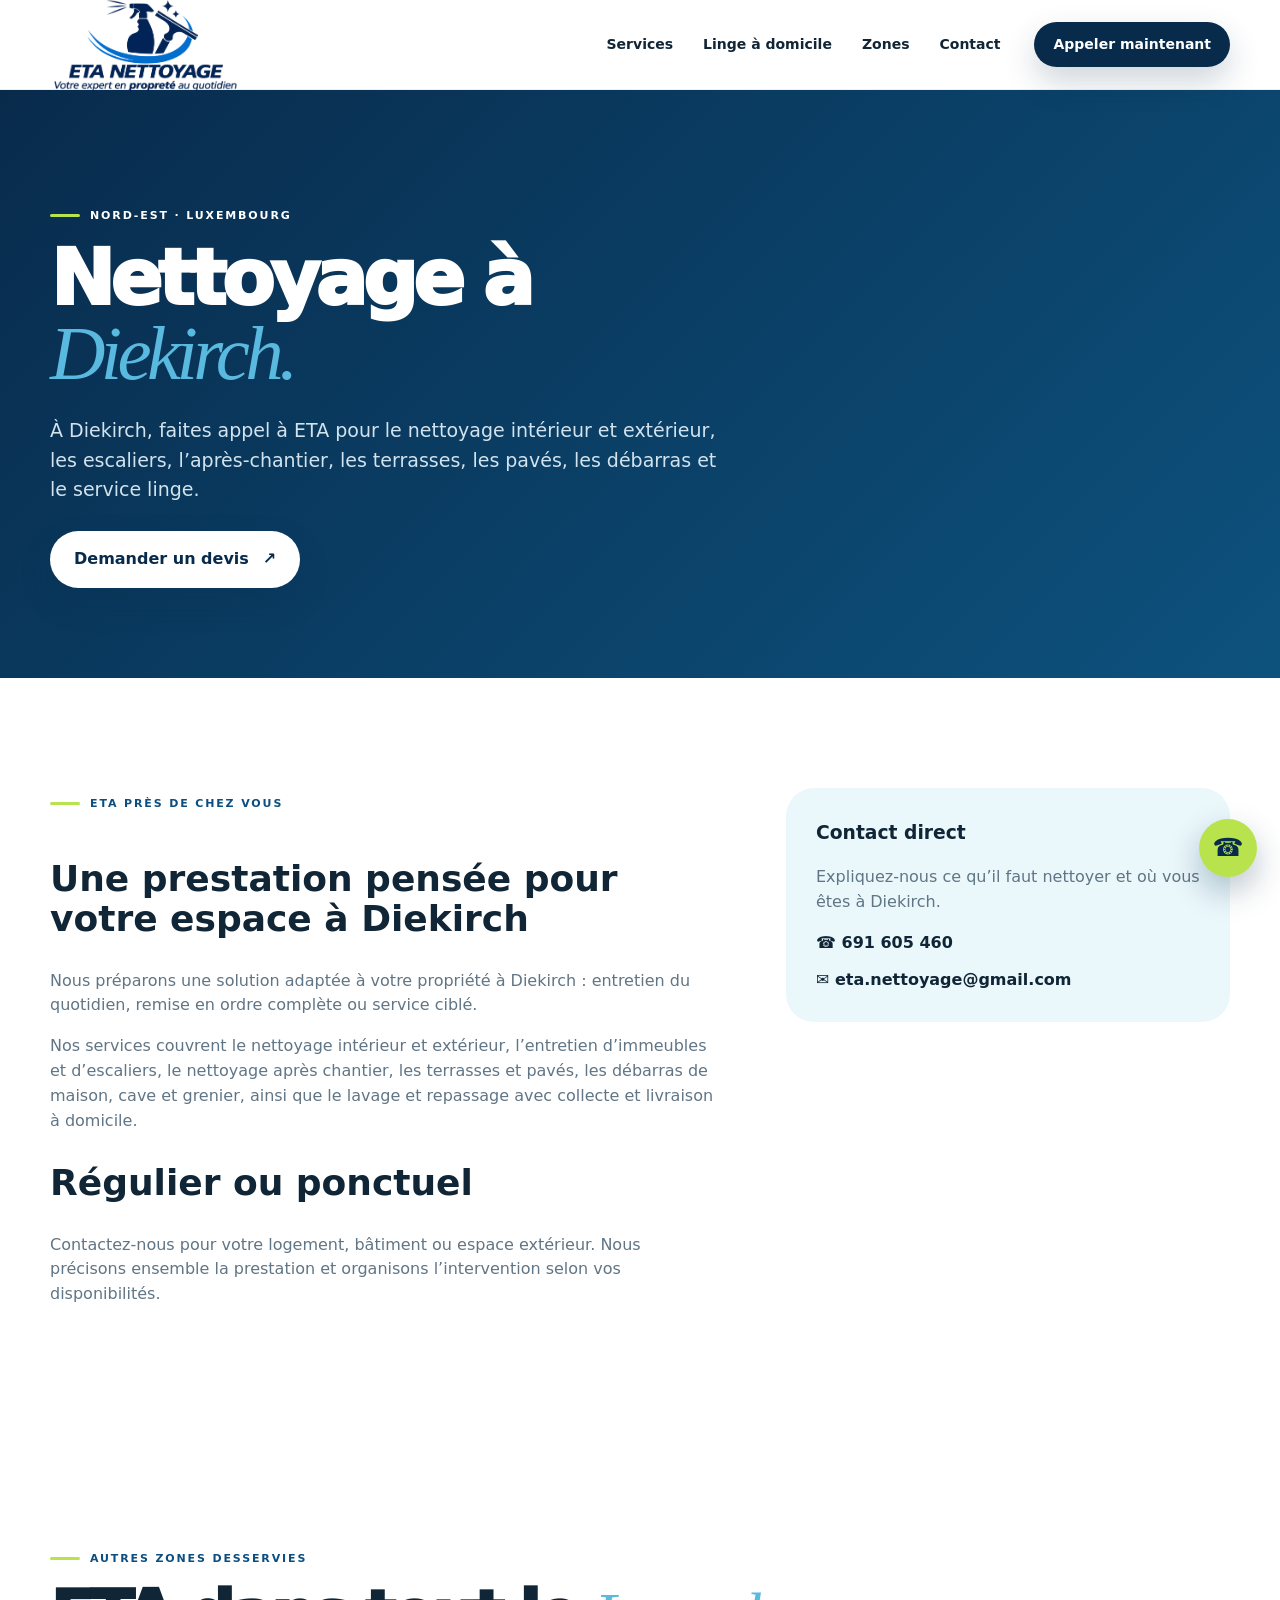
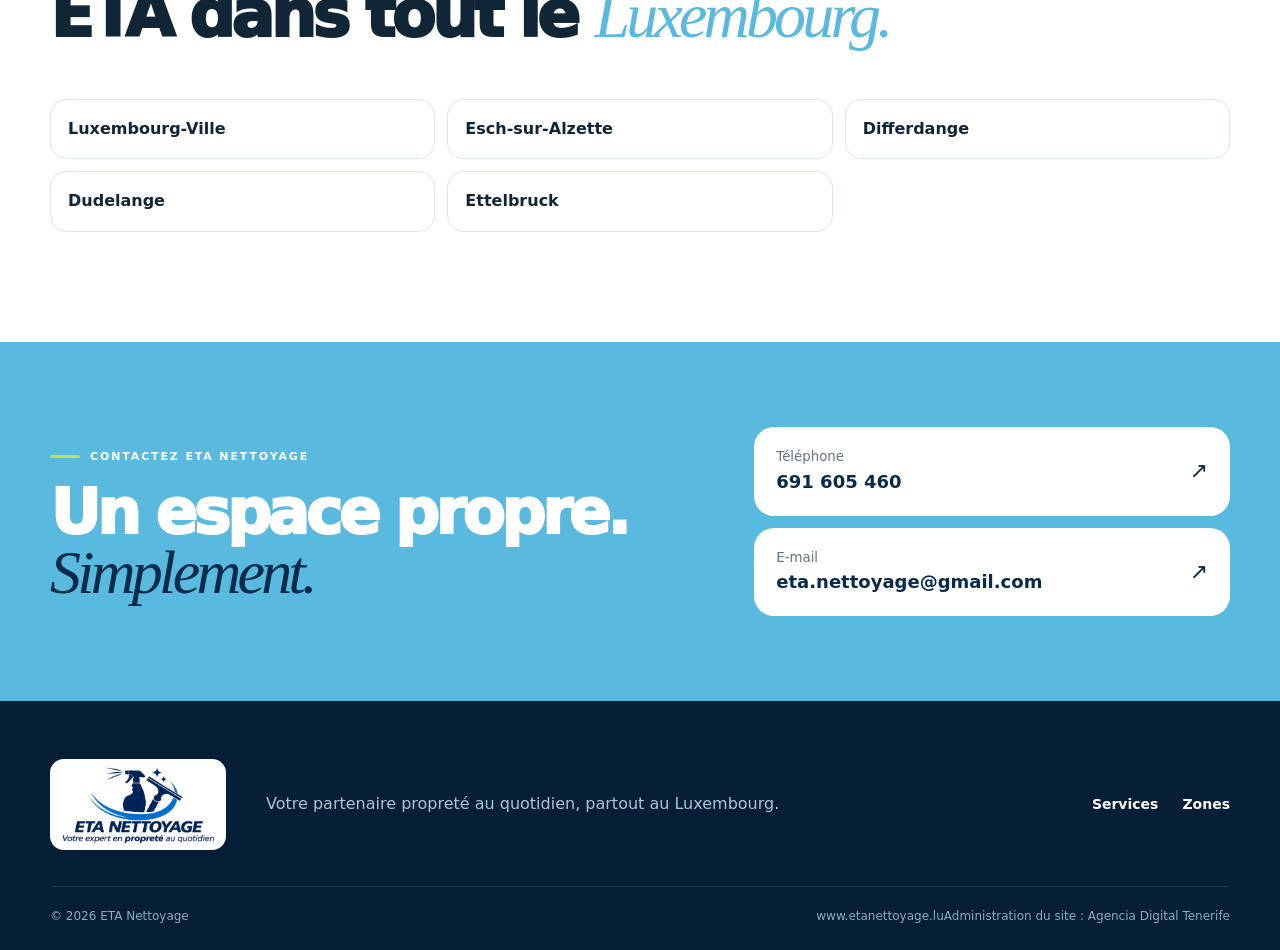
==== commit d4c7f152: "Apply supplied ETA logo and agency credit" ====
--- a/villes/diekirch.html
+++ b/villes/diekirch.html
@@ -3,10 +3,10 @@
 <title>Service de nettoyage à Diekirch | ETA Nettoyage</title><meta name="description" content="À Diekirch, faites appel à ETA pour le nettoyage intérieur et extérieur, les escaliers, l’après-chantier, les terrasses, les pavés, les débarras et le service linge."><meta name="robots" content="index,follow,max-image-preview:large"><meta name="theme-color" content="#082b4c">
 <link rel="canonical" href="https://www.etanettoyage.lu/villes/diekirch.html"><link rel="icon" href="../assets/favicon.svg" type="image/svg+xml"><link rel="stylesheet" href="../styles.css">
 <script type="application/ld+json">{"@context":"https://schema.org","@type":"CleaningService","name":"ETA Nettoyage","url":"https://www.etanettoyage.lu/villes/diekirch.html","telephone":"+352691605460","email":"eta.nettoyage@gmail.com","areaServed":"Diekirch","description":"À Diekirch, faites appel à ETA pour le nettoyage intérieur et extérieur, les escaliers, l’après-chantier, les terrasses, les pavés, les débarras et le service linge."}</script></head>
-<body><header class="site-header"><a class="brand" href="../index.html" aria-label="ETA Nettoyage, accueil"><img class="brand-logo" src="../assets/logo.svg" alt="ETA Nettoyage" width="236" height="80"></a><button class="menu-toggle" aria-expanded="false" aria-controls="main-nav" aria-label="Ouvrir le menu"><span></span><span></span></button><nav id="main-nav" class="main-nav"><a href="../index.html#services">Services</a><a href="../index.html#linge">Linge à domicile</a><a href="../index.html#zones">Zones</a><a href="../index.html#contact">Contact</a></nav><a class="button button-small header-call" href="tel:+352691605460">Appeler maintenant</a></header>
+<body><header class="site-header"><a class="brand" href="../index.html" aria-label="ETA Nettoyage, accueil"><img class="brand-logo" src="../assets/eta-logo.png" alt="ETA Nettoyage" width="236" height="80"></a><button class="menu-toggle" aria-expanded="false" aria-controls="main-nav" aria-label="Ouvrir le menu"><span></span><span></span></button><nav id="main-nav" class="main-nav"><a href="../index.html#services">Services</a><a href="../index.html#linge">Linge à domicile</a><a href="../index.html#zones">Zones</a><a href="../index.html#contact">Contact</a></nav><a class="button button-small header-call" href="tel:+352691605460">Appeler maintenant</a></header>
 <main><section class="city-hero"><div class="wrap"><span class="eyebrow light">Nord-Est · Luxembourg</span><h1>Nettoyage à<br><em>Diekirch.</em></h1><p>À Diekirch, faites appel à ETA pour le nettoyage intérieur et extérieur, les escaliers, l’après-chantier, les terrasses, les pavés, les débarras et le service linge.</p><a class="button button-white" href="tel:+352691605460">Demander un devis <span>↗</span></a></div></section>
 <section class="section wrap city-content"><article><span class="eyebrow">ETA près de chez vous</span><h2>Une prestation pensée pour votre espace à Diekirch</h2><p>Nous préparons une solution adaptée à votre propriété à Diekirch : entretien du quotidien, remise en ordre complète ou service ciblé.</p><p>Nos services couvrent le nettoyage intérieur et extérieur, l’entretien d’immeubles et d’escaliers, le nettoyage après chantier, les terrasses et pavés, les débarras de maison, cave et grenier, ainsi que le lavage et repassage avec collecte et livraison à domicile.</p><h2>Régulier ou ponctuel</h2><p>Contactez-nous pour votre logement, bâtiment ou espace extérieur. Nous précisons ensemble la prestation et organisons l’intervention selon vos disponibilités.</p></article><aside><h3>Contact direct</h3><p>Expliquez-nous ce qu’il faut nettoyer et où vous êtes à Diekirch.</p><a href="tel:+352691605460">☎ 691 605 460</a><a href="mailto:eta.nettoyage@gmail.com">✉ eta.nettoyage@gmail.com</a></aside></section>
 <section class="section wrap"><div class="section-heading"><span class="eyebrow">Autres zones desservies</span><h2>ETA dans tout le <em>Luxembourg.</em></h2></div><div class="city-links"><a href="luxembourg-ville.html">Luxembourg-Ville</a><a href="esch-sur-alzette.html">Esch-sur-Alzette</a><a href="differdange.html">Differdange</a><a href="dudelange.html">Dudelange</a><a href="ettelbruck.html">Ettelbruck</a></div></section>
 <section class="contact"><div class="wrap contact-inner"><div><span class="eyebrow light">Contactez ETA Nettoyage</span><h2>Un espace propre.<br><em>Simplement.</em></h2></div><div class="contact-actions"><a href="tel:+352691605460"><small>Téléphone</small><b>691 605 460</b><span>↗</span></a><a href="mailto:eta.nettoyage@gmail.com"><small>E-mail</small><b>eta.nettoyage@gmail.com</b><span>↗</span></a></div></div></section></main>
-<footer class="footer"><div class="wrap footer-main"><a class="brand brand-footer" href="../index.html"><img class="brand-logo" src="../assets/logo.svg" alt="ETA Nettoyage" width="236" height="80"></a><p>Votre partenaire propreté au quotidien, partout au Luxembourg.</p><div><a href="../index.html#services">Services</a><a href="../index.html#zones">Zones</a></div></div><div class="wrap footer-bottom"><span>© 2026 ETA Nettoyage</span><a href="https://www.etanettoyage.lu/">www.etanettoyage.lu</a></div></footer><a class="floating-call" href="tel:+352691605460" aria-label="Appeler ETA Nettoyage">☎</a><script src="../script.js"></script></body></html>
+<footer class="footer"><div class="wrap footer-main"><a class="brand brand-footer" href="../index.html"><img class="brand-logo" src="../assets/eta-logo.png" alt="ETA Nettoyage" width="236" height="80"></a><p>Votre partenaire propreté au quotidien, partout au Luxembourg.</p><div><a href="../index.html#services">Services</a><a href="../index.html#zones">Zones</a></div></div><div class="wrap footer-bottom"><span>© 2026 ETA Nettoyage</span><div class="footer-links"><a href="https://www.etanettoyage.lu/">www.etanettoyage.lu</a><a class="site-credit" href="https://agenciadigitaltenerife.online/" target="_blank" rel="noopener">Administration du site : Agencia Digital Tenerife</a></div></div></footer><a class="floating-call" href="tel:+352691605460" aria-label="Appeler ETA Nettoyage">☎</a><script src="../script.js"></script></body></html>
 
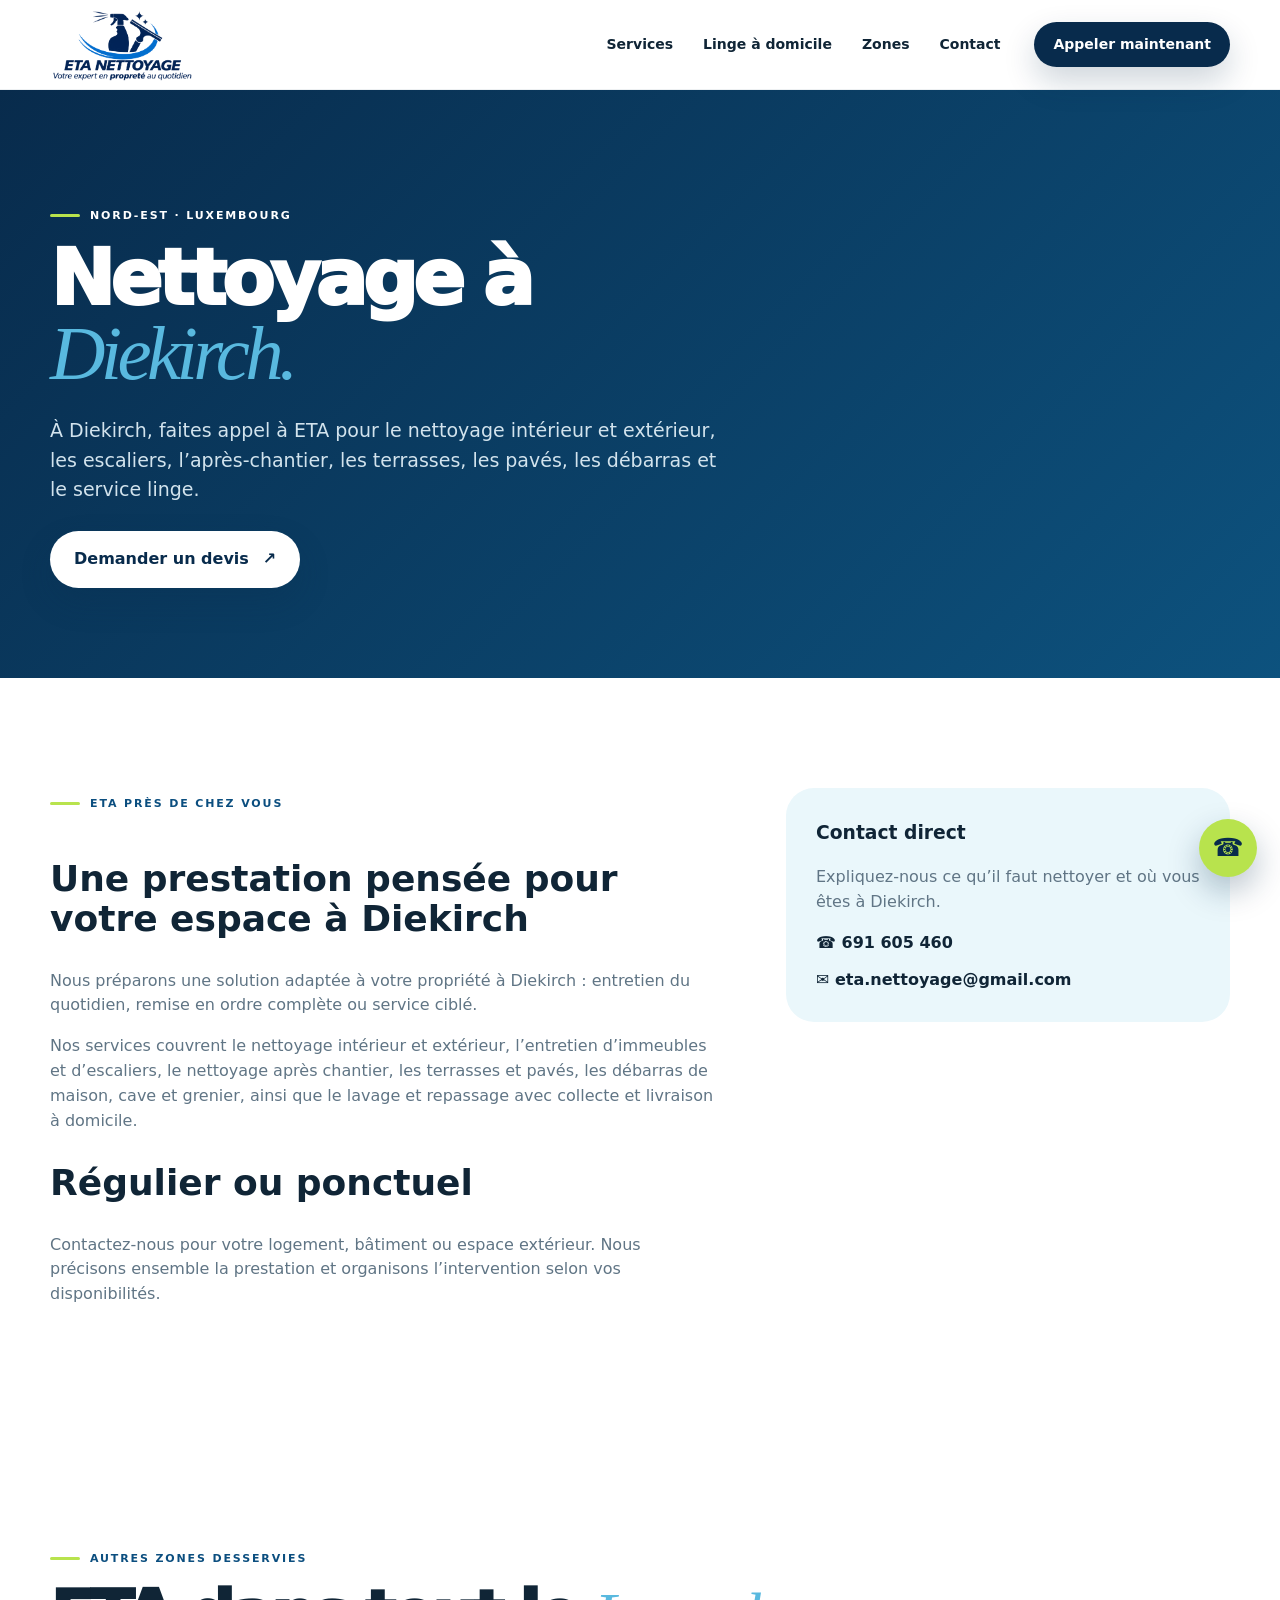
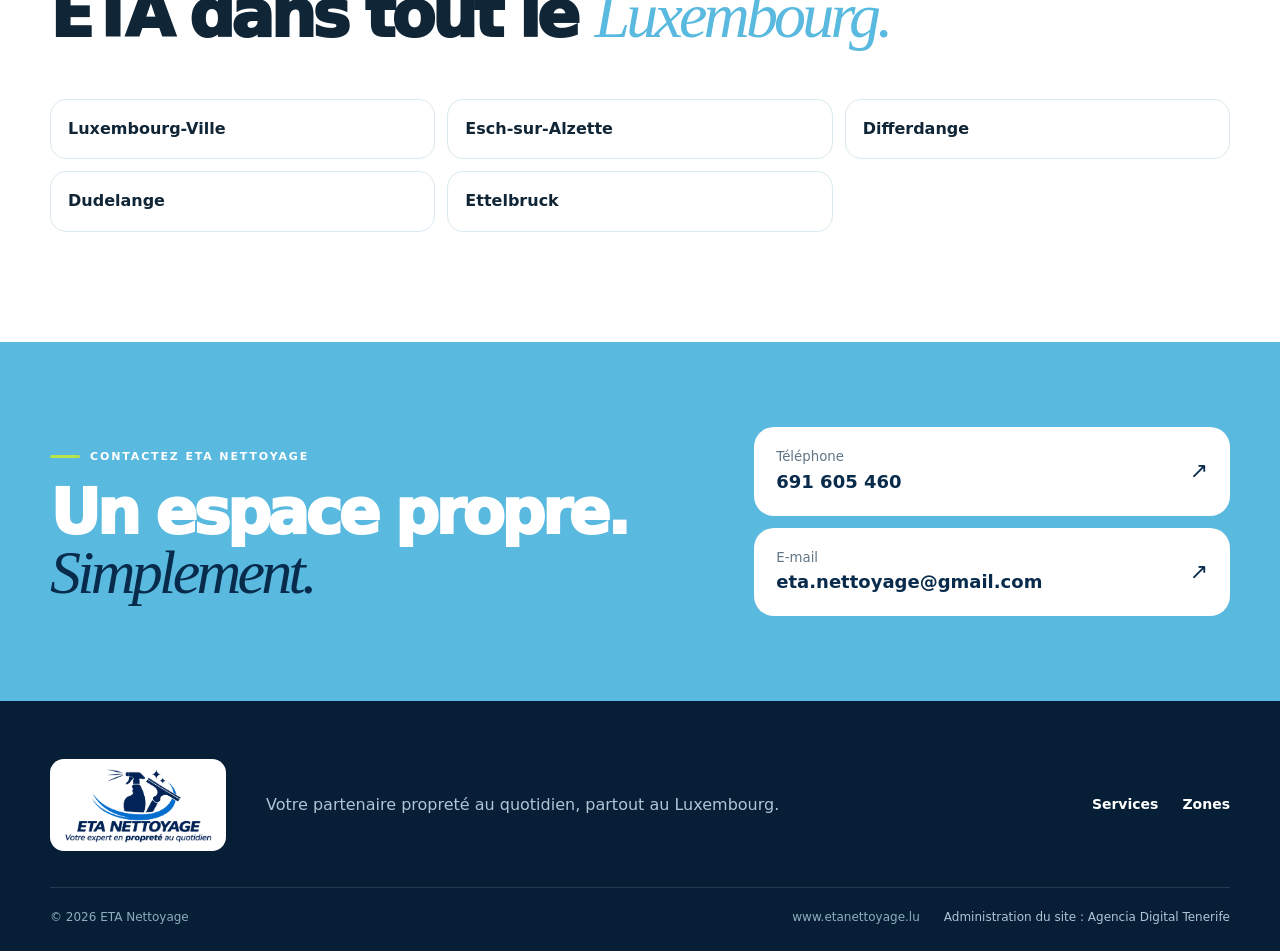
==== commit fbed80cb: "Align canonical URLs with live etanettoyage.lu domain" ====
--- a/villes/diekirch.html
+++ b/villes/diekirch.html
@@ -1,12 +1,12 @@
 <!doctype html>
 <html lang="fr"><head><meta charset="utf-8"><meta name="viewport" content="width=device-width,initial-scale=1">
 <title>Service de nettoyage à Diekirch | ETA Nettoyage</title><meta name="description" content="À Diekirch, faites appel à ETA pour le nettoyage intérieur et extérieur, les escaliers, l’après-chantier, les terrasses, les pavés, les débarras et le service linge."><meta name="robots" content="index,follow,max-image-preview:large"><meta name="theme-color" content="#082b4c">
-<link rel="canonical" href="https://www.etanettoyage.lu/villes/diekirch.html"><link rel="icon" href="../assets/favicon.svg" type="image/svg+xml"><link rel="stylesheet" href="../styles.css">
-<script type="application/ld+json">{"@context":"https://schema.org","@type":"CleaningService","name":"ETA Nettoyage","url":"https://www.etanettoyage.lu/villes/diekirch.html","telephone":"+352691605460","email":"eta.nettoyage@gmail.com","areaServed":"Diekirch","description":"À Diekirch, faites appel à ETA pour le nettoyage intérieur et extérieur, les escaliers, l’après-chantier, les terrasses, les pavés, les débarras et le service linge."}</script></head>
+<link rel="canonical" href="https://etanettoyage.lu/villes/diekirch.html"><link rel="icon" href="../assets/favicon.svg" type="image/svg+xml"><link rel="stylesheet" href="../styles.css">
+<script type="application/ld+json">{"@context":"https://schema.org","@type":"CleaningService","name":"ETA Nettoyage","url":"https://etanettoyage.lu/villes/diekirch.html","telephone":"+352691605460","email":"eta.nettoyage@gmail.com","areaServed":"Diekirch","description":"À Diekirch, faites appel à ETA pour le nettoyage intérieur et extérieur, les escaliers, l’après-chantier, les terrasses, les pavés, les débarras et le service linge."}</script></head>
 <body><header class="site-header"><a class="brand" href="../index.html" aria-label="ETA Nettoyage, accueil"><img class="brand-logo" src="../assets/eta-logo.png" alt="ETA Nettoyage" width="236" height="80"></a><button class="menu-toggle" aria-expanded="false" aria-controls="main-nav" aria-label="Ouvrir le menu"><span></span><span></span></button><nav id="main-nav" class="main-nav"><a href="../index.html#services">Services</a><a href="../index.html#linge">Linge à domicile</a><a href="../index.html#zones">Zones</a><a href="../index.html#contact">Contact</a></nav><a class="button button-small header-call" href="tel:+352691605460">Appeler maintenant</a></header>
 <main><section class="city-hero"><div class="wrap"><span class="eyebrow light">Nord-Est · Luxembourg</span><h1>Nettoyage à<br><em>Diekirch.</em></h1><p>À Diekirch, faites appel à ETA pour le nettoyage intérieur et extérieur, les escaliers, l’après-chantier, les terrasses, les pavés, les débarras et le service linge.</p><a class="button button-white" href="tel:+352691605460">Demander un devis <span>↗</span></a></div></section>
 <section class="section wrap city-content"><article><span class="eyebrow">ETA près de chez vous</span><h2>Une prestation pensée pour votre espace à Diekirch</h2><p>Nous préparons une solution adaptée à votre propriété à Diekirch : entretien du quotidien, remise en ordre complète ou service ciblé.</p><p>Nos services couvrent le nettoyage intérieur et extérieur, l’entretien d’immeubles et d’escaliers, le nettoyage après chantier, les terrasses et pavés, les débarras de maison, cave et grenier, ainsi que le lavage et repassage avec collecte et livraison à domicile.</p><h2>Régulier ou ponctuel</h2><p>Contactez-nous pour votre logement, bâtiment ou espace extérieur. Nous précisons ensemble la prestation et organisons l’intervention selon vos disponibilités.</p></article><aside><h3>Contact direct</h3><p>Expliquez-nous ce qu’il faut nettoyer et où vous êtes à Diekirch.</p><a href="tel:+352691605460">☎ 691 605 460</a><a href="mailto:eta.nettoyage@gmail.com">✉ eta.nettoyage@gmail.com</a></aside></section>
 <section class="section wrap"><div class="section-heading"><span class="eyebrow">Autres zones desservies</span><h2>ETA dans tout le <em>Luxembourg.</em></h2></div><div class="city-links"><a href="luxembourg-ville.html">Luxembourg-Ville</a><a href="esch-sur-alzette.html">Esch-sur-Alzette</a><a href="differdange.html">Differdange</a><a href="dudelange.html">Dudelange</a><a href="ettelbruck.html">Ettelbruck</a></div></section>
 <section class="contact"><div class="wrap contact-inner"><div><span class="eyebrow light">Contactez ETA Nettoyage</span><h2>Un espace propre.<br><em>Simplement.</em></h2></div><div class="contact-actions"><a href="tel:+352691605460"><small>Téléphone</small><b>691 605 460</b><span>↗</span></a><a href="mailto:eta.nettoyage@gmail.com"><small>E-mail</small><b>eta.nettoyage@gmail.com</b><span>↗</span></a></div></div></section></main>
-<footer class="footer"><div class="wrap footer-main"><a class="brand brand-footer" href="../index.html"><img class="brand-logo" src="../assets/eta-logo.png" alt="ETA Nettoyage" width="236" height="80"></a><p>Votre partenaire propreté au quotidien, partout au Luxembourg.</p><div><a href="../index.html#services">Services</a><a href="../index.html#zones">Zones</a></div></div><div class="wrap footer-bottom"><span>© 2026 ETA Nettoyage</span><div class="footer-links"><a href="https://www.etanettoyage.lu/">www.etanettoyage.lu</a><a class="site-credit" href="https://agenciadigitaltenerife.online/" target="_blank" rel="noopener">Administration du site : Agencia Digital Tenerife</a></div></div></footer><a class="floating-call" href="tel:+352691605460" aria-label="Appeler ETA Nettoyage">☎</a><script src="../script.js"></script></body></html>
+<footer class="footer"><div class="wrap footer-main"><a class="brand brand-footer" href="../index.html"><img class="brand-logo" src="../assets/eta-logo.png" alt="ETA Nettoyage" width="236" height="80"></a><p>Votre partenaire propreté au quotidien, partout au Luxembourg.</p><div><a href="../index.html#services">Services</a><a href="../index.html#zones">Zones</a></div></div><div class="wrap footer-bottom"><span>© 2026 ETA Nettoyage</span><div class="footer-links"><a href="https://etanettoyage.lu/">www.etanettoyage.lu</a><a class="site-credit" href="https://agenciadigitaltenerife.online/" target="_blank" rel="noopener">Administration du site : Agencia Digital Tenerife</a></div></div></footer><a class="floating-call" href="tel:+352691605460" aria-label="Appeler ETA Nettoyage">☎</a><script src="../script.js"></script></body></html>
 
--- a/styles.css
+++ b/styles.css
@@ -17,3 +17,27 @@
   .hero h1{font-size:44px}
   .brand-footer .brand-logo{width:168px}
 }
+
+/* Exact supplied ETA artwork */
+.brand-logo{width:auto;height:72px;object-fit:contain}
+.brand-footer .brand-logo{width:auto;height:92px;background:#fff;border-radius:14px;padding:8px 12px}
+.hero-logo-symbol{position:relative;display:block;width:88px;height:56px;overflow:hidden;flex:0 0 88px}
+.hero-logo-symbol img{position:absolute;max-width:none!important;width:215px!important;height:auto!important;left:-64px;top:-10px;object-fit:initial}
+.footer-links{display:flex;align-items:center;gap:24px}
+.site-credit{color:#afc5d4;transition:.2s}
+.site-credit:hover{color:#fff;text-decoration:underline;text-underline-offset:4px}
+@media(max-width:620px){
+  .brand-logo{width:auto;height:58px}
+  .brand-footer .brand-logo{width:auto;height:84px}
+  .hero-logo-symbol{width:72px;height:48px;flex-basis:72px}
+  .hero-logo-symbol img{width:180px!important;left:-55px;top:-8px}
+  .footer-links{align-items:flex-start;flex-direction:column;gap:6px}
+}
+
+/* Approved spotless-home hero illustration */
+.hero-logo-symbol{width:94px;height:82px;flex:0 0 94px;overflow:visible;display:grid;place-items:center}
+.hero-logo-symbol img{position:static!important;display:block;width:88px!important;height:78px!important;max-width:100%!important;object-fit:contain!important}
+@media(max-width:620px){
+  .hero-logo-symbol{width:72px;height:64px;flex-basis:72px}
+  .hero-logo-symbol img{width:68px!important;height:60px!important}
+}
